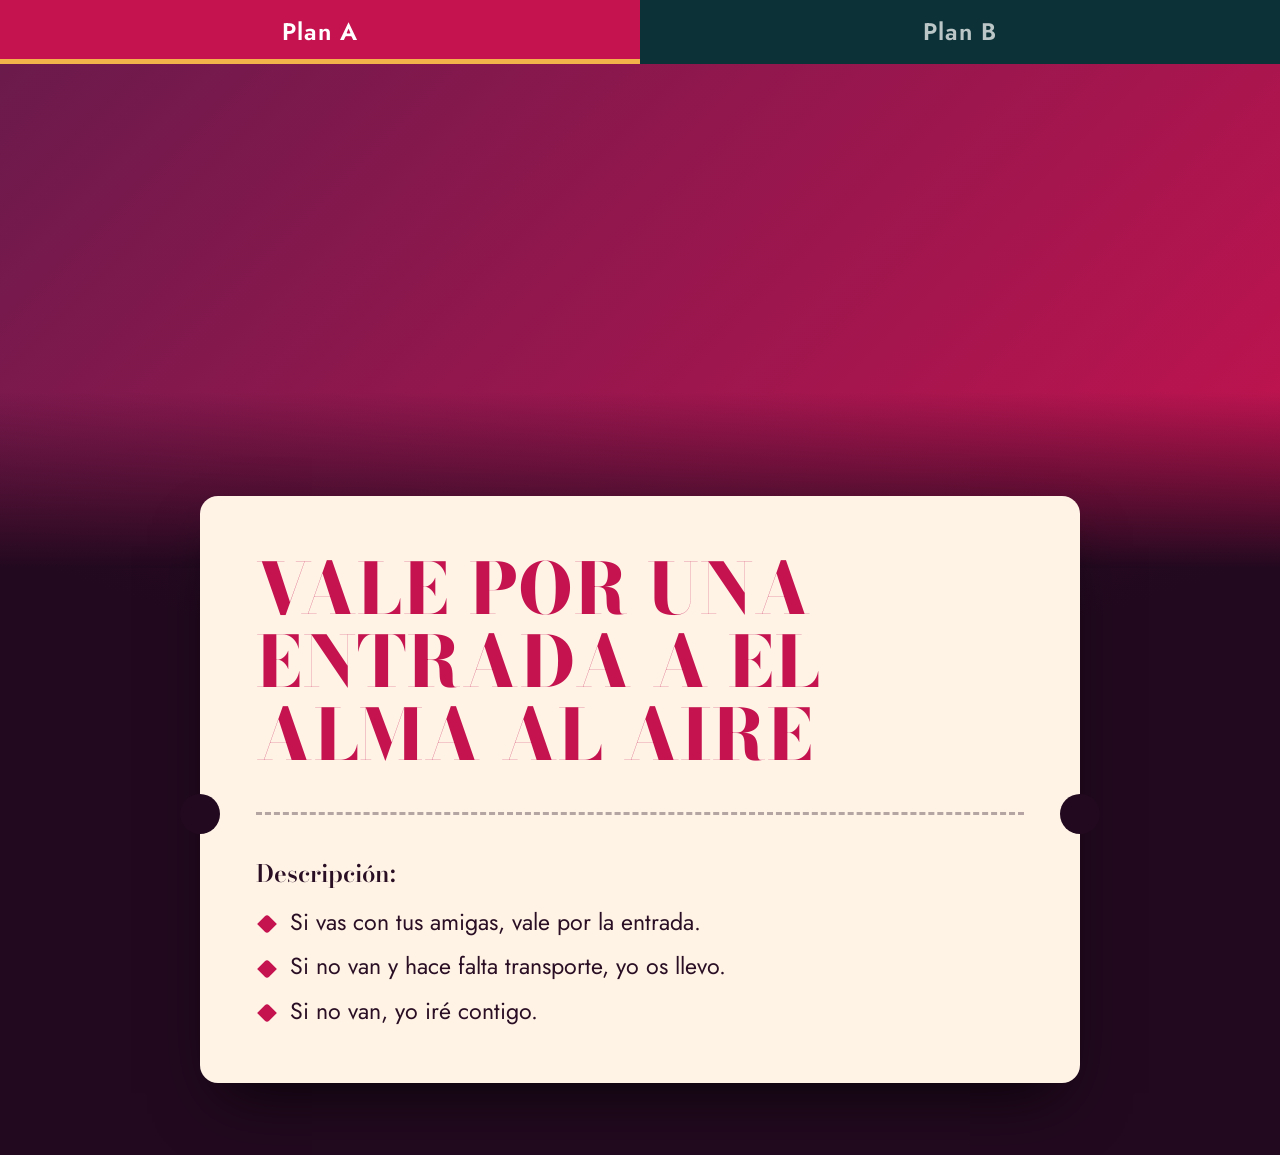
==== planes.html @ ab4fb27b "Add files via upload" ====
<!DOCTYPE html>
<html lang="es">
<head>
<meta charset="UTF-8">
<meta name="viewport" content="width=device-width, initial-scale=1">
<title>Plan A · Plan B</title>
<link rel="preconnect" href="https://fonts.googleapis.com">
<link rel="preconnect" href="https://fonts.gstatic.com" crossorigin>
<link href="https://fonts.googleapis.com/css2?family=Bodoni+Moda:opsz,wght@6..96,600;6..96,800&family=Limelight&family=Jost:wght@400;500;600&display=swap" rel="stylesheet">
<style>
  :root {
    /* Plan A: musical, noche de teatro */
    --a-bg: #22091f;
    --a-bg-2: #4a1238;
    --a-paper: #fff3e6;
    --a-ink: #2a0f24;
    --a-accent: #c4134f;
    --a-gold: #f2b44a;

    /* Plan B: Kurios, gabinete de curiosidades */
    --b-bg: #08262b;
    --b-bg-2: #123d40;
    --b-paper: #f5ead0;
    --b-ink: #0b2a2e;
    --b-accent: #9a6a10;
    --b-brass: #d9ae52;

    --tabs-h: 64px;
  }

  * { box-sizing: border-box; margin: 0; padding: 0; }

  html { scroll-padding-top: var(--tabs-h); }

  body {
    font-family: "Jost", "Helvetica Neue", Arial, sans-serif;
    background: #000;
    color: #fff;
    min-height: 100vh;
    overflow-x: hidden;
  }

  /* ---------- Pestañas ---------- */
  .tabs {
    position: sticky;
    top: 0;
    z-index: 10;
    display: grid;
    grid-template-columns: 1fr 1fr;
    height: var(--tabs-h);
    width: 100%;
  }

  .tab {
    position: relative;
    border: 0;
    cursor: pointer;
    font: 600 clamp(1.05rem, 2.4vw, 1.5rem)/1 "Jost", sans-serif;
    letter-spacing: .04em;
    color: rgba(255,255,255,.72);
    transition: color .25s ease, background-color .25s ease;
  }

  .tab::after {
    content: "";
    position: absolute;
    left: 0; right: 0; bottom: 0;
    height: 5px;
    transform: scaleX(0);
    transition: transform .35s ease;
  }

  .tab[aria-selected="true"] { color: #fff; }
  .tab[aria-selected="true"]::after { transform: scaleX(1); }

  .tab:focus-visible { outline: 3px solid #fff; outline-offset: -6px; }

  .tab-a { background: #3a0f30; }
  .tab-a[aria-selected="true"] { background: var(--a-accent); }
  .tab-a::after { background: var(--a-gold); }

  .tab-b { background: #0c3237; }
  .tab-b[aria-selected="true"] { background: var(--b-accent); }
  .tab-b::after { background: var(--b-brass); }

  /* ---------- Slide ---------- */
  .viewport { overflow: hidden; width: 100%; }

  .track {
    display: flex;
    width: 200%;
    min-height: calc(100vh - var(--tabs-h));
    transition: transform .6s cubic-bezier(.77, 0, .18, 1);
  }
  .track[data-active="b"] { transform: translateX(-50%); }

  .panel {
    width: 50%;
    flex: none;
    position: relative;
    padding-bottom: 72px;
  }

  .panel-a { background: radial-gradient(120% 80% at 50% 0%, var(--a-bg-2), var(--a-bg) 70%); }
  .panel-b { background: radial-gradient(120% 80% at 50% 0%, var(--b-bg-2), var(--b-bg) 70%); }

  /* ---------- Imagen superior, de lado a lado ---------- */
  .hero {
    position: relative;
    width: 100%;
    height: clamp(260px, 56vh, 620px);
    overflow: hidden;
  }
  .panel-a .hero { background: linear-gradient(135deg, #6b1a4c, #c4134f); }
  .panel-b .hero { background: linear-gradient(135deg, #0f4a4f, #9a6a10); }

  .hero img {
    display: block;
    width: 100%;
    height: 100%;
    object-fit: cover;
  }
  .hero::after {
    content: "";
    position: absolute;
    inset: auto 0 0 0;
    height: 35%;
    pointer-events: none;
  }
  .panel-a .hero::after { background: linear-gradient(to top, var(--a-bg), transparent); }
  .panel-b .hero::after { background: linear-gradient(to top, var(--b-bg), transparent); }

  /* ---------- Vale ---------- */
  .ticket {
    position: relative;
    width: min(880px, calc(100% - 40px));
    margin: -72px auto 0;
    padding: clamp(28px, 5vw, 56px);
    border-radius: 18px;
    z-index: 2;
    box-shadow: 0 30px 60px -20px rgba(0,0,0,.7);
  }

  .panel-a .ticket { background: var(--a-paper); color: var(--a-ink); }
  .panel-b .ticket { background: var(--b-paper); color: var(--b-ink); }

  /* marco interior de latón en Plan B */
  .panel-b .ticket::before {
    content: "";
    position: absolute;
    inset: 10px;
    border: 2px solid var(--b-accent);
    border-radius: 12px;
    outline: 1px solid var(--b-accent);
    outline-offset: 4px;
    pointer-events: none;
    opacity: .75;
  }

  .ticket h1 {
    text-wrap: balance;
    text-transform: uppercase;
    line-height: 1.04;
    font-size: clamp(2.1rem, 6vw, 4.4rem);
  }

  .panel-a .ticket h1 {
    font-family: "Bodoni Moda", "Didot", "Times New Roman", serif;
    font-weight: 800;
    letter-spacing: .01em;
    color: var(--a-accent);
  }

  .panel-b .ticket h1 {
    font-family: "Limelight", "Poiret One", Georgia, serif;
    font-weight: 400;
    letter-spacing: .02em;
    color: var(--b-ink);
    text-align: center;
    padding: clamp(10px, 3vw, 28px) 0;
  }

  /* perforación del vale */
  .perf {
    position: relative;
    margin: clamp(26px, 4vw, 40px) 0;
    border-top: 3px dashed rgba(42, 15, 36, .35);
  }
  .perf::before,
  .perf::after {
    content: "";
    position: absolute;
    top: -21px;
    width: 40px;
    height: 40px;
    border-radius: 50%;
    background: var(--a-bg);
  }
  .perf::before { left: calc(-1 * clamp(28px, 5vw, 56px) - 20px); }
  .perf::after  { right: calc(-1 * clamp(28px, 5vw, 56px) - 20px); }

  .desc-title {
    font-family: "Bodoni Moda", Georgia, serif;
    font-weight: 600;
    font-size: 1.5rem;
    margin-bottom: 14px;
  }

  .desc-list { list-style: none; display: grid; gap: 12px; }

  .desc-list li {
    position: relative;
    padding-left: 34px;
    font-size: clamp(1.1rem, 2.4vw, 1.45rem);
    line-height: 1.4;
    max-width: 62ch;
  }
  .desc-list li::before {
    content: "";
    position: absolute;
    left: 4px;
    top: .5em;
    width: 14px;
    height: 14px;
    background: var(--a-accent);
    transform: rotate(45deg);
    border-radius: 3px 0 3px 0;
  }

  /* ---------- Movimiento y adaptación ---------- */
  @media (prefers-reduced-motion: reduce) {
    .track, .tab, .tab::after { transition: none; }
  }

  @media (max-width: 520px) {
    :root { --tabs-h: 56px; }
    .ticket { margin-top: -48px; border-radius: 14px; }
  }
</style>
</head>
<body>

<nav class="tabs" role="tablist" aria-label="Planes">
  <button class="tab tab-a" role="tab" id="tab-a" aria-controls="panel-a" aria-selected="true">Plan A</button>
  <button class="tab tab-b" role="tab" id="tab-b" aria-controls="panel-b" aria-selected="false" tabindex="-1">Plan B</button>
</nav>

<main class="viewport">
  <div class="track" id="track" data-active="a">

    <!-- PLAN A -->
    <section class="panel panel-a" id="panel-a" role="tabpanel" aria-labelledby="tab-a">
      <div class="hero">
        <img src="imagen1.jpg" alt="El Alma al Aire" onerror="this.style.display='none'">
      </div>
      <article class="ticket">
        <h1>Vale por una entrada a El Alma al Aire</h1>
        <div class="perf" aria-hidden="true"></div>
        <h2 class="desc-title">Descripción:</h2>
        <ul class="desc-list">
          <li>Si vas con tus amigas, vale por la entrada.</li>
          <li>Si no van y hace falta transporte, yo os llevo.</li>
          <li>Si no van, yo iré contigo.</li>
        </ul>
      </article>
    </section>

    <!-- PLAN B -->
    <section class="panel panel-b" id="panel-b" role="tabpanel" aria-labelledby="tab-b" aria-hidden="true" inert>
      <div class="hero">
        <img src="imagen2.jpg" alt="Cirque du Soleil: Kurios" onerror="this.style.display='none'">
      </div>
      <article class="ticket">
        <h1>Vale por una entrada al Circo del Sol: Kurios</h1>
      </article>
    </section>

  </div>
</main>

<script>
  (function () {
    var track = document.getElementById('track');
    var tabs = { a: document.getElementById('tab-a'), b: document.getElementById('tab-b') };
    var panels = { a: document.getElementById('panel-a'), b: document.getElementById('panel-b') };

    function select(id, focus) {
      ['a', 'b'].forEach(function (k) {
        var on = k === id;
        tabs[k].setAttribute('aria-selected', on);
        tabs[k].tabIndex = on ? 0 : -1;
        panels[k].setAttribute('aria-hidden', !on);
        if (on) panels[k].removeAttribute('inert'); else panels[k].setAttribute('inert', '');
      });
      track.dataset.active = id;
      window.scrollTo({ top: 0, behavior: 'smooth' });
      if (focus) tabs[id].focus();
      try { history.replaceState(null, '', '#plan-' + id); } catch (e) {}
    }

    tabs.a.addEventListener('click', function () { select('a'); });
    tabs.b.addEventListener('click', function () { select('b'); });

    document.querySelector('.tabs').addEventListener('keydown', function (e) {
      if (e.key === 'ArrowRight') select('b', true);
      if (e.key === 'ArrowLeft') select('a', true);
    });

    if (location.hash === '#plan-b') select('b');
  })();
</script>
</body>
</html>
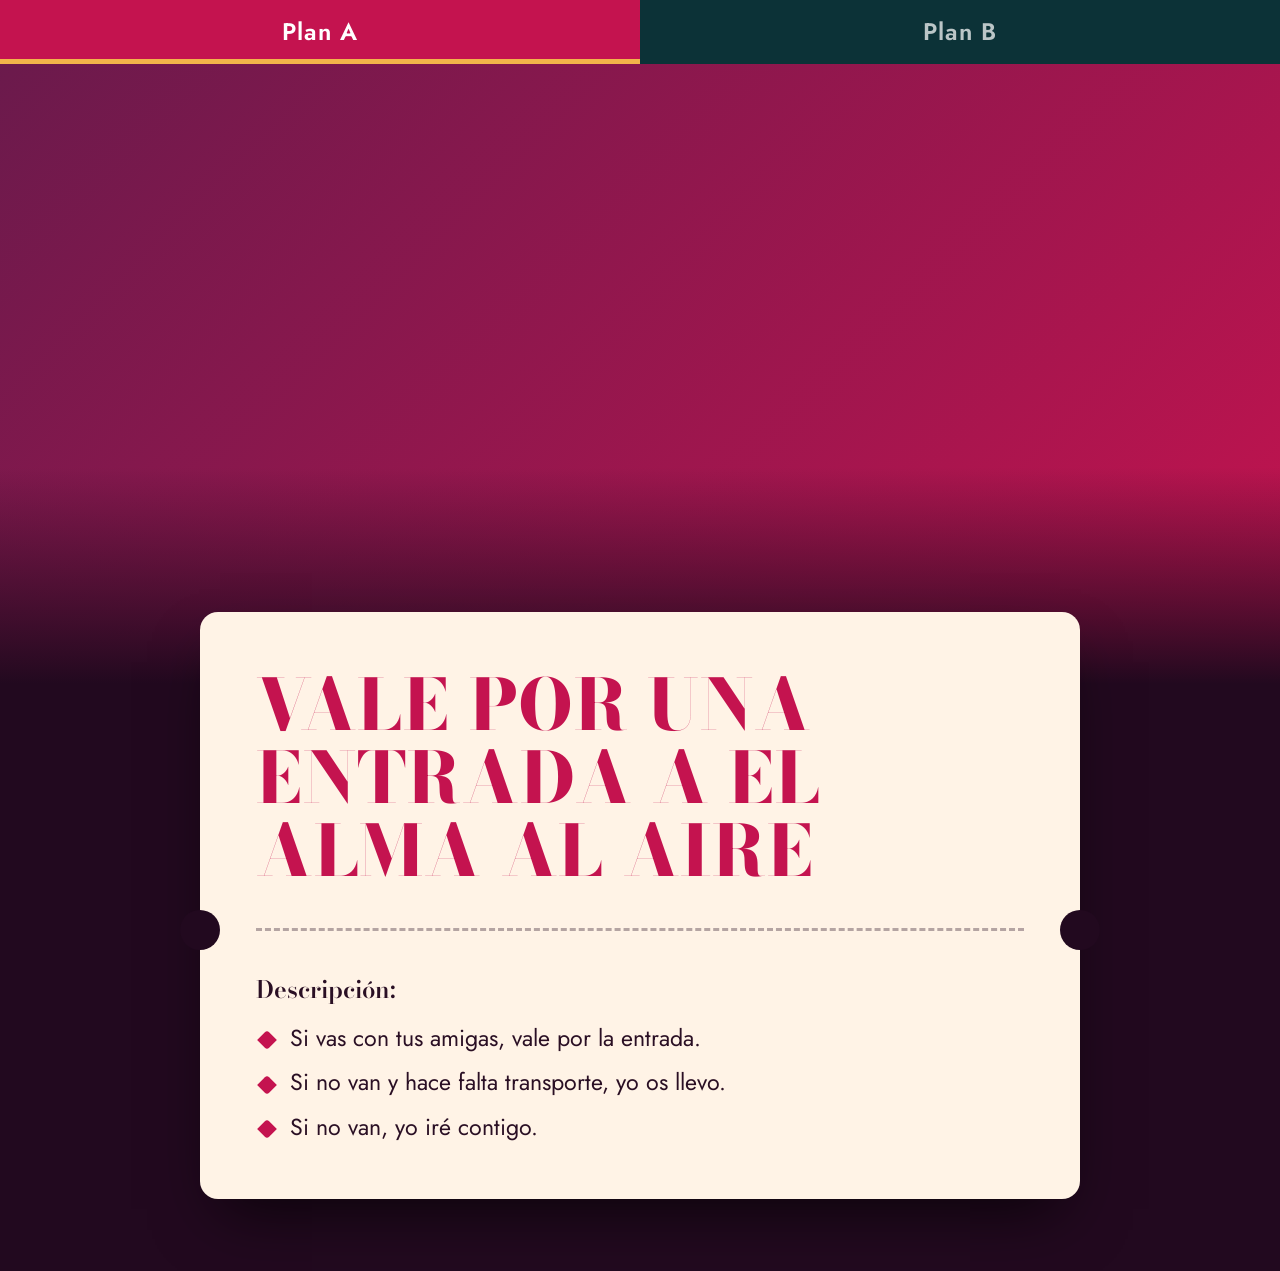
==== commit a4576fe9: "Update planes.html" ====
--- a/planes.html
+++ b/planes.html
@@ -108,7 +108,7 @@
   .hero {
     position: relative;
     width: 100%;
-    height: clamp(260px, 56vh, 620px);
+    height: clamp(260px, 100vh, 620px);
     overflow: hidden;
   }
   .panel-a .hero { background: linear-gradient(135deg, #6b1a4c, #c4134f); }
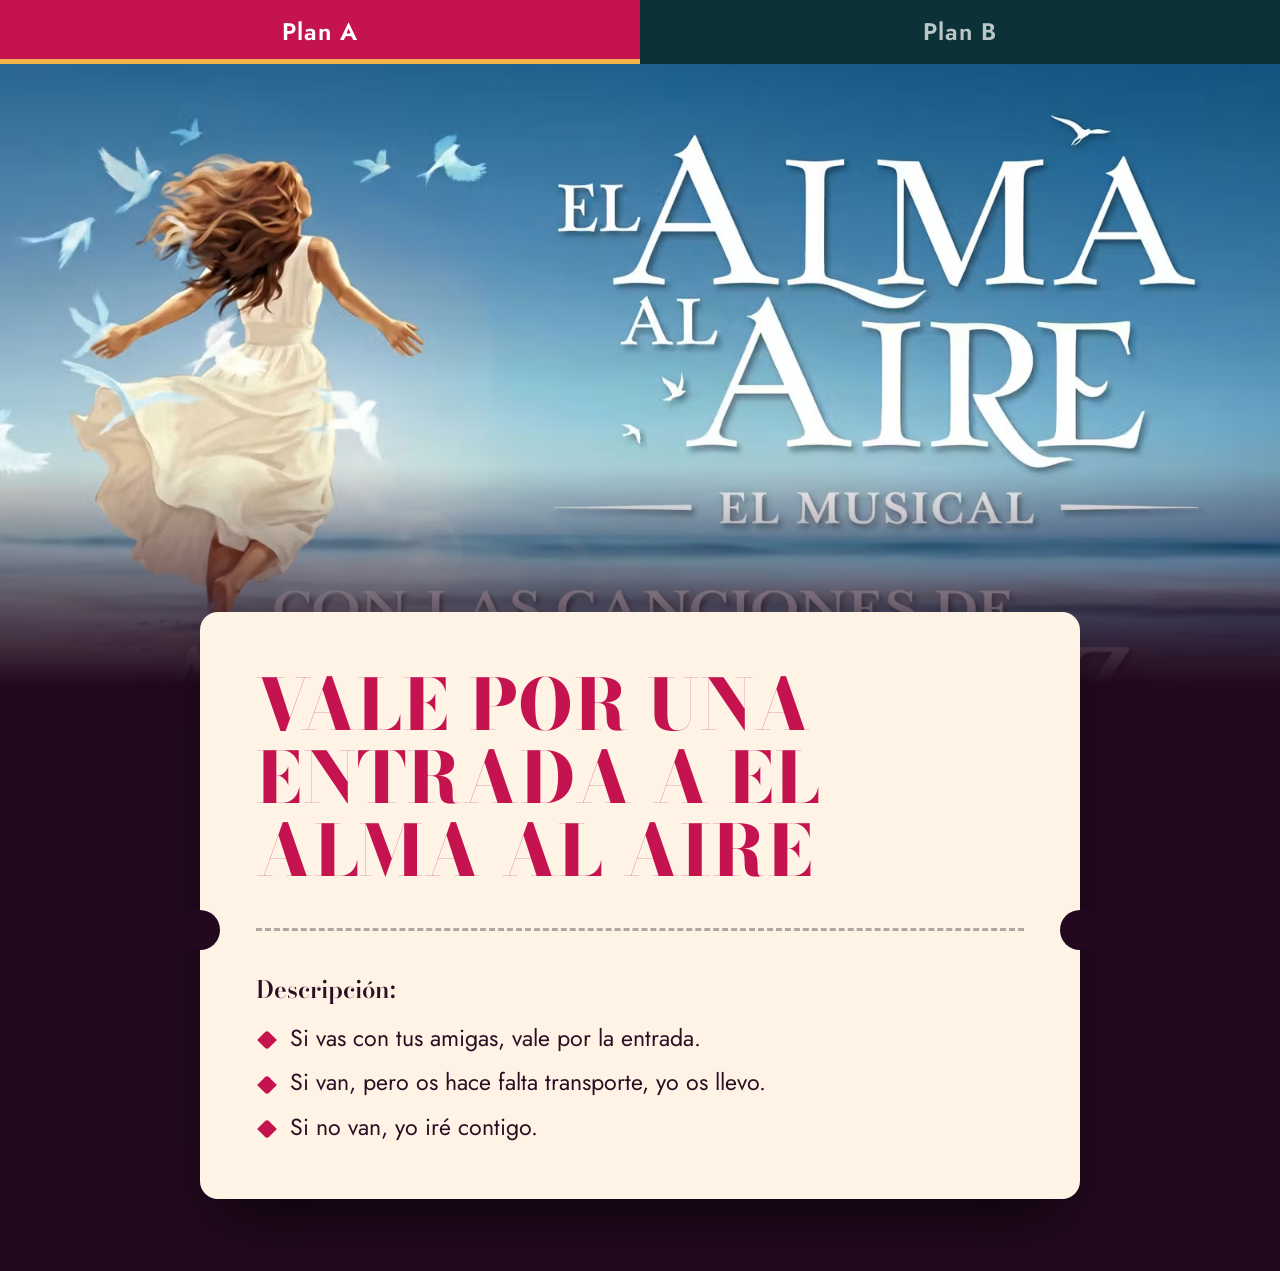
==== commit 10fda441: "Update planes.html" ====
--- a/planes.html
+++ b/planes.html
@@ -259,7 +259,7 @@
         <h2 class="desc-title">Descripción:</h2>
         <ul class="desc-list">
           <li>Si vas con tus amigas, vale por la entrada.</li>
-          <li>Si no van y hace falta transporte, yo os llevo.</li>
+          <li>Si van, pero os hace falta transporte, yo os llevo.</li>
           <li>Si no van, yo iré contigo.</li>
         </ul>
       </article>
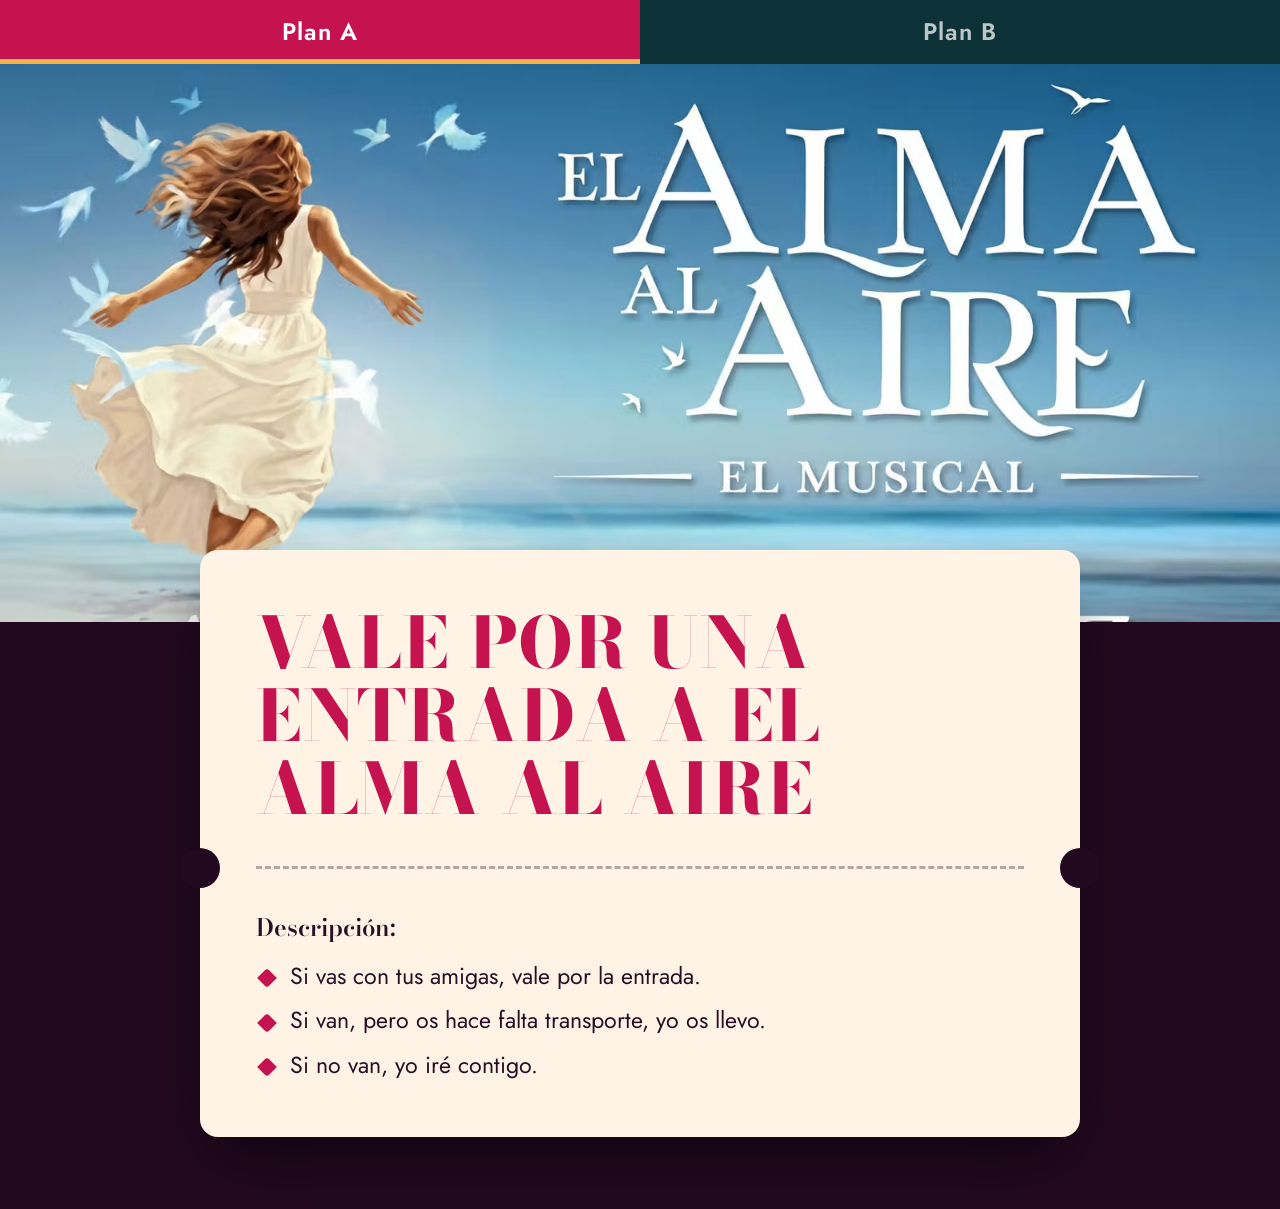
==== commit 8af47e8f: "Refactor hero image styles in planes.html Updated hero image styles for better responsiveness." ====
--- a/planes.html
+++ b/planes.html
@@ -105,11 +105,13 @@
   .panel-b { background: radial-gradient(120% 80% at 50% 0%, var(--b-bg-2), var(--b-bg) 70%); }
 
   /* ---------- Imagen superior, de lado a lado ---------- */
-  .hero {
-    position: relative;
+  .hero img {
+    display: block;
     width: 100%;
-    height: clamp(260px, 100vh, 620px);
-    overflow: hidden;
+    height: auto;
+    max-height: 62vh;
+    object-fit: cover;
+    object-position: center;
   }
   .panel-a .hero { background: linear-gradient(135deg, #6b1a4c, #c4134f); }
   .panel-b .hero { background: linear-gradient(135deg, #0f4a4f, #9a6a10); }
